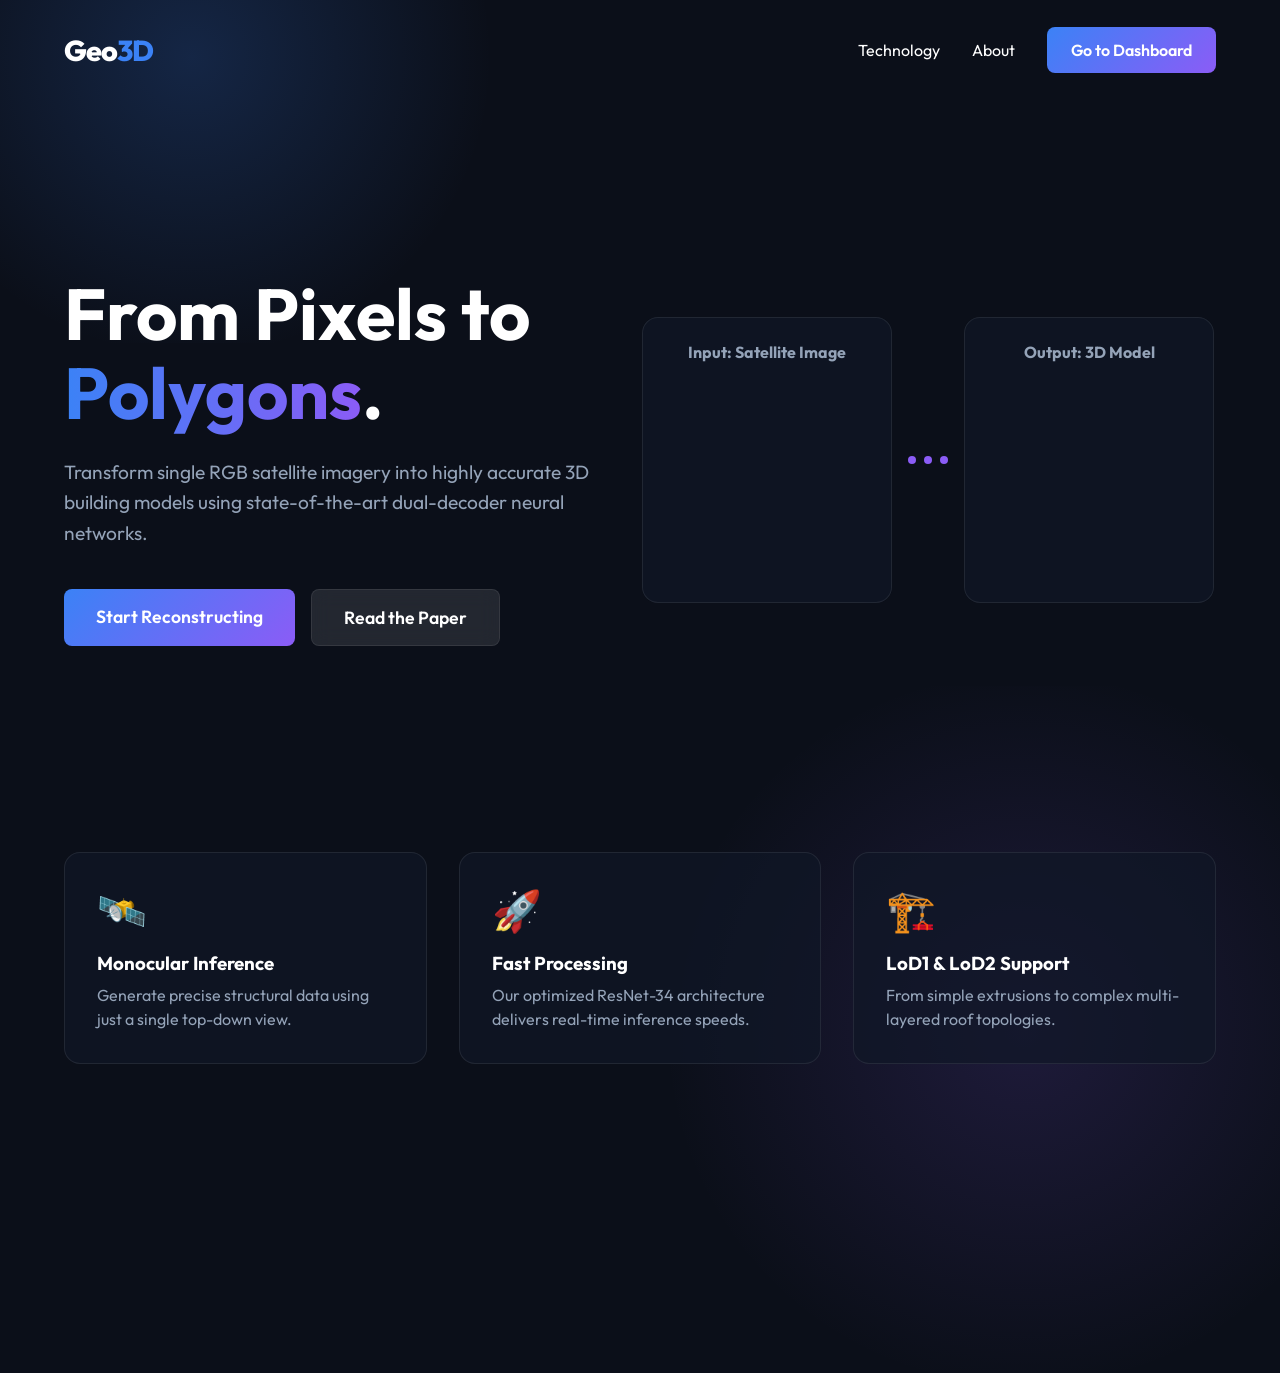
==== web_ui/index.html @ 13fb9074 "Initial commit of monocular 3D building reconstruction project" ====
<!DOCTYPE html>
<html lang="en">
<head>
    <meta charset="UTF-8">
    <meta name="viewport" content="width=device-width, initial-scale=1.0">
    <title>Geo3D | Monocular Building Reconstruction</title>
    <link rel="stylesheet" href="style.css">
    <link href="https://fonts.googleapis.com/css2?family=Outfit:wght@300;400;600;800&display=swap" rel="stylesheet">
</head>
<body>
    <nav class="navbar">
        <div class="logo">Geo<span>3D</span></div>
        <ul class="nav-links">
            <li><a href="#">Technology</a></li>
            <li><a href="#">About</a></li>
            <li><a href="dashboard.html" class="btn-primary">Go to Dashboard</a></li>
        </ul>
    </nav>

    <header class="hero">
        <div class="hero-content">
            <h1 class="hero-title">From Pixels to <span>Polygons</span>.</h1>
            <p class="hero-subtitle">Transform single RGB satellite imagery into highly accurate 3D building models using state-of-the-art dual-decoder neural networks.</p>
            <div class="hero-buttons">
                <a href="dashboard.html" class="btn-primary large">Start Reconstructing</a>
                <a href="#" class="btn-secondary large">Read the Paper</a>
            </div>
        </div>
        <div class="hero-graphics">
            <div class="glass-card before-card">
                <h3>Input: Satellite Image</h3>
                <div class="placeholder-img" style="background: url('https://images.unsplash.com/photo-1518331647614-7a1f04cd34af?q=80&w=600&auto=format&fit=crop') center/cover;"></div>
            </div>
            <div class="connector">
                <div class="dot"></div>
                <div class="dot"></div>
                <div class="dot"></div>
            </div>
            <div class="glass-card after-card">
                <h3>Output: 3D Model</h3>
                <div class="placeholder-img" style="background: url('https://images.unsplash.com/photo-1616423641402-f8abfc3f3eeb?q=80&w=600&auto=format&fit=crop') center/cover;"></div>
            </div>
        </div>
    </header>
    
    <section class="features">
        <div class="feature-card">
            <div class="icon">🛰️</div>
            <h3>Monocular Inference</h3>
            <p>Generate precise structural data using just a single top-down view.</p>
        </div>
        <div class="feature-card">
            <div class="icon">🚀</div>
            <h3>Fast Processing</h3>
            <p>Our optimized ResNet-34 architecture delivers real-time inference speeds.</p>
        </div>
        <div class="feature-card">
            <div class="icon">🏗️</div>
            <h3>LoD1 & LoD2 Support</h3>
            <p>From simple extrusions to complex multi-layered roof topologies.</p>
        </div>
    </section>

    <script src="script.js"></script>
</body>
</html>
---- web_ui/style.css ----
:root {
    --bg-color: #0b0f19;
    --text-color: #ffffff;
    --text-muted: #94a3b8;
    --primary: #3b82f6;
    --primary-hover: #2563eb;
    --secondary: rgba(255, 255, 255, 0.1);
    --glass-bg: rgba(17, 24, 39, 0.7);
    --glass-border: rgba(255, 255, 255, 0.08);
    --accent: #8b5cf6;
}

* {
    margin: 0;
    padding: 0;
    box-sizing: border-box;
    font-family: 'Outfit', sans-serif;
}

body {
    background: var(--bg-color);
    color: var(--text-color);
    overflow-x: hidden;
    position: relative;
}

body::before {
    content: '';
    position: absolute;
    top: -20%;
    left: -10%;
    width: 50%;
    height: 50%;
    background: radial-gradient(circle, rgba(59, 130, 246, 0.2) 0%, transparent 70%);
    z-index: -1;
}

body::after {
    content: '';
    position: absolute;
    bottom: -20%;
    right: -10%;
    width: 60%;
    height: 60%;
    background: radial-gradient(circle, rgba(139, 92, 246, 0.15) 0%, transparent 70%);
    z-index: -1;
}

a { text-decoration: none; color: inherit; }

/* Navbar */
.navbar {
    display: flex;
    justify-content: space-between;
    align-items: center;
    padding: 2rem 5%;
}

.logo {
    font-size: 1.8rem;
    font-weight: 800;
    letter-spacing: -1px;
}
.logo span { color: var(--primary); }

.nav-links {
    display: flex;
    gap: 2rem;
    list-style: none;
    align-items: center;
}

.nav-links a:hover { color: var(--primary); transition: 0.3s; }

/* Buttons */
.btn-primary {
    background: linear-gradient(135deg, var(--primary), var(--accent));
    color: white;
    padding: 0.8rem 1.5rem;
    border-radius: 8px;
    font-weight: 600;
    border: none;
    cursor: pointer;
    transition: transform 0.2s, box-shadow 0.2s;
}
.btn-primary:hover {
    transform: translateY(-2px);
    box-shadow: 0 10px 20px rgba(59, 130, 246, 0.3);
}

.btn-secondary {
    background: var(--secondary);
    color: white;
    padding: 0.8rem 1.5rem;
    border-radius: 8px;
    font-weight: 600;
    border: 1px solid var(--glass-border);
    cursor: pointer;
    backdrop-filter: blur(10px);
    transition: background 0.3s;
}
.btn-secondary:hover { background: rgba(255, 255, 255, 0.15); }

/* Hero */
.hero {
    display: flex;
    justify-content: space-between;
    align-items: center;
    padding: 5rem 5%;
    min-height: 80vh;
}

.hero-content { flex: 1; max-width: 600px; }

.hero-title {
    font-size: 4.5rem;
    line-height: 1.1;
    margin-bottom: 1.5rem;
}
.hero-title span {
    background: linear-gradient(to right, var(--primary), var(--accent));
    -webkit-background-clip: text;
    -webkit-text-fill-color: transparent;
}

.hero-subtitle {
    font-size: 1.2rem;
    color: var(--text-muted);
    margin-bottom: 2.5rem;
    line-height: 1.6;
}

.hero-buttons { display: flex; gap: 1rem; }
.large { padding: 1rem 2rem; font-size: 1.1rem; }

/* Graphics */
.hero-graphics {
    flex: 1;
    display: flex;
    align-items: center;
    justify-content: center;
    gap: 1rem;
}

.glass-card {
    background: var(--glass-bg);
    border: 1px solid var(--glass-border);
    backdrop-filter: blur(16px);
    padding: 1.5rem;
    border-radius: 16px;
    text-align: center;
    animation: float 6s ease-in-out infinite;
}

.glass-card h3 {
    font-size: 1rem;
    margin-bottom: 1rem;
    color: var(--text-muted);
}

.placeholder-img {
    width: 200px;
    height: 200px;
    border-radius: 12px;
}

.after-card { animation-delay: 3s; }

.connector {
    display: flex;
    gap: 8px;
}
.dot {
    width: 8px; height: 8px;
    background: var(--accent);
    border-radius: 50%;
    animation: pulse 1.5s infinite alternate;
}
.dot:nth-child(2) { animation-delay: 0.5s; }
.dot:nth-child(3) { animation-delay: 1s; }

/* Features */
.features {
    display: grid;
    grid-template-columns: repeat(3, 1fr);
    gap: 2rem;
    padding: 2rem 5% 5rem;
}
.feature-card {
    background: var(--glass-bg);
    border: 1px solid var(--glass-border);
    padding: 2rem;
    border-radius: 16px;
    transition: transform 0.3s;
}
.feature-card:hover { transform: translateY(-5px); }
.feature-card .icon { font-size: 2.5rem; margin-bottom: 1rem; }
.feature-card h3 { margin-bottom: 0.5rem; }
.feature-card p { color: var(--text-muted); line-height: 1.5; }

/* Dashboard Styles */
.dashboard-body {
    background: #050810;
}

.dashboard-container {
    display: flex;
    height: 100vh;
}

.glass-panel {
    background: rgba(20, 25, 40, 0.6);
    border: 1px solid var(--glass-border);
    backdrop-filter: blur(12px);
    border-radius: 16px;
}

.sidebar {
    width: 260px;
    padding: 2rem 1.5rem;
    display: flex;
    flex-direction: column;
    margin: 1rem;
}
.side-menu {
    list-style: none;
    margin-top: 3rem;
    display: flex;
    flex-direction: column;
    gap: 0.5rem;
}
.side-menu li a {
    display: block;
    padding: 1rem;
    border-radius: 8px;
    color: var(--text-muted);
    transition: 0.2s;
}
.side-menu li.active a, .side-menu li a:hover {
    background: rgba(59, 130, 246, 0.1);
    color: white;
}

.main-content {
    flex: 1;
    padding: 1rem 1rem 1rem 0;
    display: flex;
    flex-direction: column;
    gap: 1rem;
}

.dash-header {
    display: flex;
    justify-content: space-between;
    align-items: center;
    padding: 0 1rem;
}
.user-profile img { width: 45px; height: 45px; border-radius: 50%; }

.workspace-grid {
    display: grid;
    grid-template-columns: 1fr 2fr;
    gap: 1rem;
    flex: 1;
}

.upload-section {
    padding: 1.5rem;
    display: flex;
    flex-direction: column;
}
.upload-dropzone {
    flex: 1;
    border: 2px dashed rgba(255,255,255,0.2);
    border-radius: 12px;
    display: flex;
    flex-direction: column;
    align-items: center;
    justify-content: center;
    margin: 1rem 0;
    cursor: pointer;
    transition: border 0.3s, background 0.3s;
}
.upload-dropzone:hover {
    border-color: var(--primary);
    background: rgba(59, 130, 246, 0.05);
}
.upload-icon { font-size: 3rem; margin-bottom: 1rem; }

.process-controls {
    margin-top: auto;
}
.process-controls label {
    display: block;
    margin-bottom: 0.5rem;
    color: var(--text-muted);
    font-size: 0.9rem;
}
.styled-select {
    width: 100%;
    padding: 0.8rem;
    background: rgba(0,0,0,0.3);
    border: 1px solid var(--glass-border);
    color: white;
    border-radius: 8px;
    margin-bottom: 1rem;
}
.full-width { width: 100%; }

.preview-section {
    padding: 1.5rem;
    display: flex;
    flex-direction: column;
}
.viewer-container {
    flex: 1;
    background: rgba(0,0,0,0.5);
    border-radius: 12px;
    margin-top: 1rem;
    display: flex;
    align-items: center;
    justify-content: center;
    border: 1px solid var(--glass-border);
    position: relative;
    overflow: hidden;
}
.viewer-actions {
    display: flex;
    gap: 1rem;
    margin-top: 1rem;
    justify-content: flex-end;
}

.log-section {
    height: 150px;
    padding: 1rem 1.5rem;
    display: flex;
    flex-direction: column;
}
.log-console {
    flex: 1;
    background: rgba(0,0,0,0.6);
    border-radius: 8px;
    padding: 1rem;
    font-family: monospace;
    font-size: 0.9rem;
    color: #10b981;
    overflow-y: auto;
    margin-top: 0.5rem;
}

/* Animations */
@keyframes float {
    0%, 100% { transform: translateY(0); }
    50% { transform: translateY(-10px); }
}
@keyframes pulse {
    0% { transform: scale(1); opacity: 0.5; }
    100% { transform: scale(1.5); opacity: 1; }
}
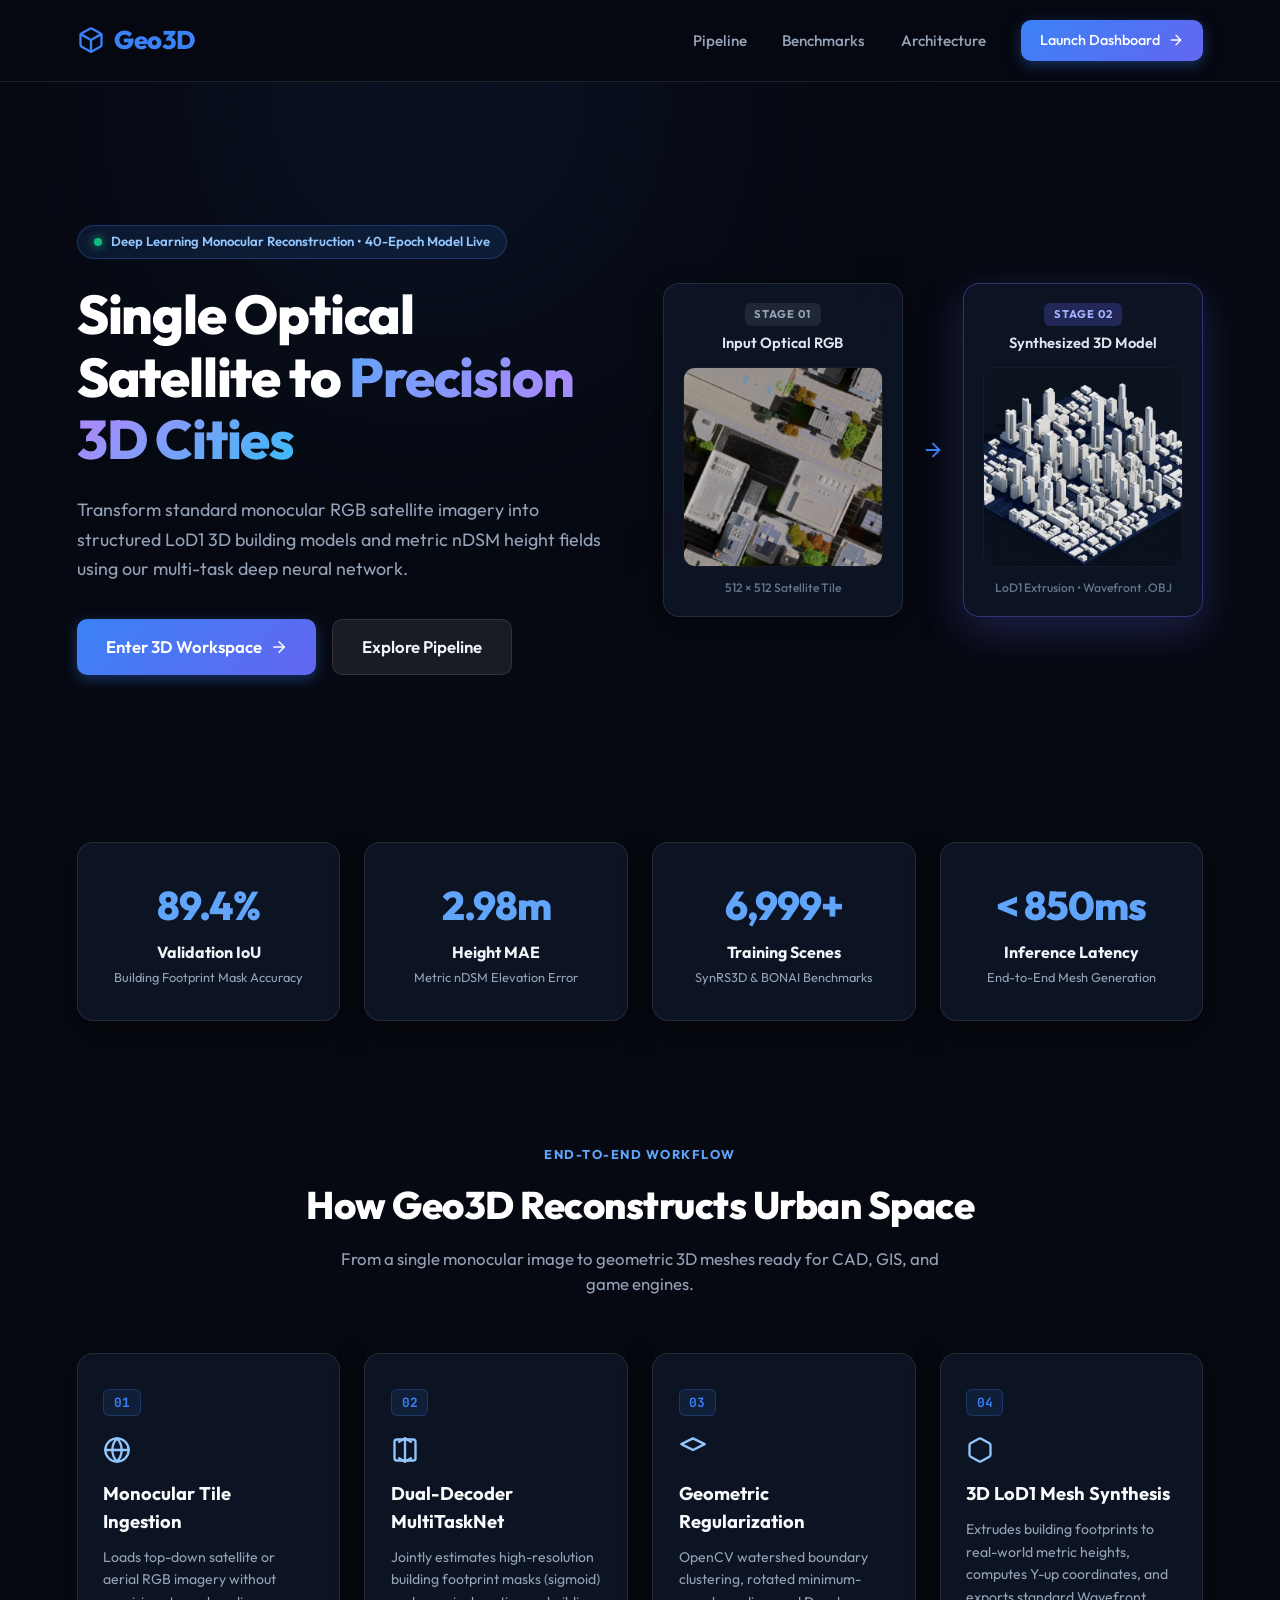
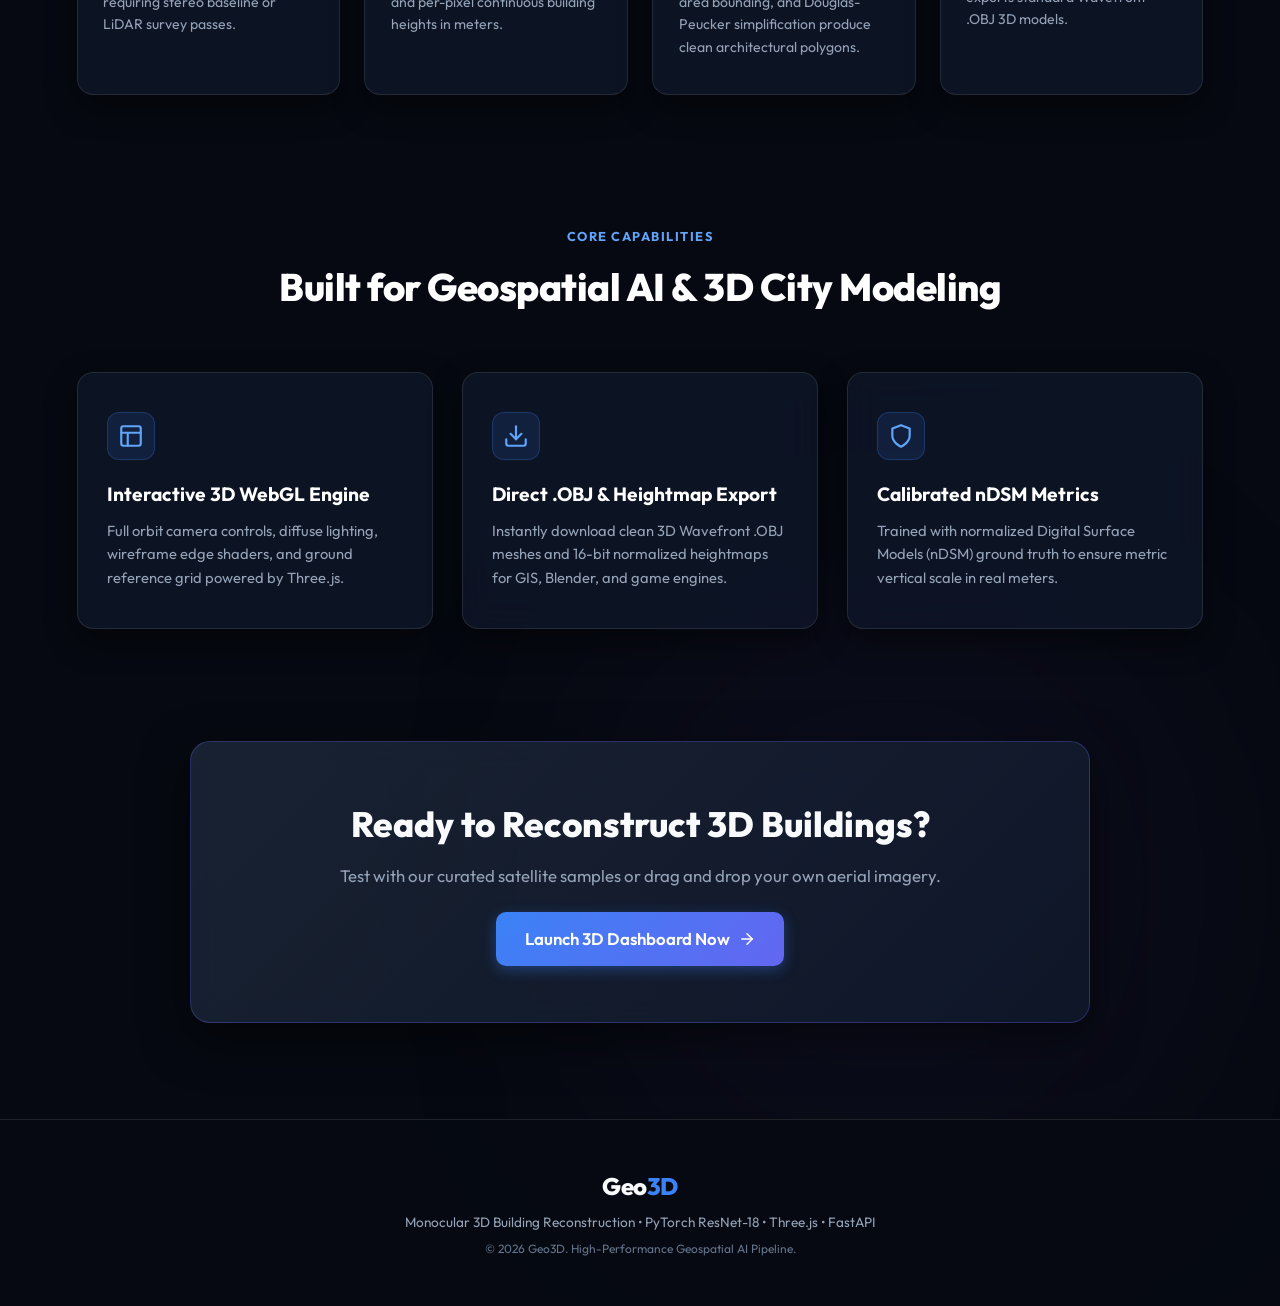
==== commit dee3a7e2: "Configure Render.com deployment with CPU-optimized PyTorch and 40-epoch model weights" ====
--- a/web_ui/index.html
+++ b/web_ui/index.html
@@ -3,64 +3,226 @@
 <head>
     <meta charset="UTF-8">
     <meta name="viewport" content="width=device-width, initial-scale=1.0">
-    <title>Geo3D | Monocular Building Reconstruction</title>
-    <link rel="stylesheet" href="style.css">
-    <link href="https://fonts.googleapis.com/css2?family=Outfit:wght@300;400;600;800&display=swap" rel="stylesheet">
+    <title>Geo3D | Monocular 3D Building Reconstruction</title>
+    <link rel="stylesheet" href="style.css?v=3">
+    <link rel="preconnect" href="https://fonts.googleapis.com">
+    <link rel="preconnect" href="https://fonts.gstatic.com" crossorigin>
+    <link href="https://fonts.googleapis.com/css2?family=Outfit:wght@300;400;500;600;700;800&family=JetBrains+Mono:wght@400;500&display=swap" rel="stylesheet">
 </head>
-<body>
-    <nav class="navbar">
-        <div class="logo">Geo<span>3D</span></div>
+<body class="landing-body">
+    <!-- Background subtle ambient glow effects -->
+    <div class="ambient-glow glow-top"></div>
+    <div class="ambient-glow glow-bottom"></div>
+
+    <!-- Navigation -->
+    <nav class="navbar glass-panel-nav">
+        <a href="index.html" class="logo">
+            <svg class="logo-icon" viewBox="0 0 24 24" width="28" height="28" fill="none" stroke="#3b82f6" stroke-width="2" stroke-linecap="round" stroke-linejoin="round">
+                <path d="M21 16V8a2 2 0 0 0-1-1.73l-7-4a2 2 0 0 0-2 0l-7 4A2 2 0 0 0 3 8v8a2 2 0 0 0 1 1.73l7 4a2 2 0 0 0 2 0l7-4A2 2 0 0 0 21 16z"/>
+                <polyline points="3.27 6.96 12 12.01 20.73 6.96"/>
+                <line x1="12" y1="22.08" x2="12" y2="12"/>
+            </svg>
+            <span>Geo<span>3D</span></span>
+        </a>
         <ul class="nav-links">
-            <li><a href="#">Technology</a></li>
-            <li><a href="#">About</a></li>
-            <li><a href="dashboard.html" class="btn-primary">Go to Dashboard</a></li>
+            <li><a href="#pipeline">Pipeline</a></li>
+            <li><a href="#metrics">Benchmarks</a></li>
+            <li><a href="#features">Architecture</a></li>
+            <li>
+                <a href="dashboard.html" class="btn-primary nav-btn">
+                    <span>Launch Dashboard</span>
+                    <svg viewBox="0 0 24 24" width="16" height="16" fill="none" stroke="currentColor" stroke-width="2" stroke-linecap="round" stroke-linejoin="round"><path d="M5 12h14"/><path d="m12 5 7 7-7 7"/></svg>
+                </a>
+            </li>
         </ul>
     </nav>
 
+    <!-- Hero Section -->
     <header class="hero">
         <div class="hero-content">
-            <h1 class="hero-title">From Pixels to <span>Polygons</span>.</h1>
-            <p class="hero-subtitle">Transform single RGB satellite imagery into highly accurate 3D building models using state-of-the-art dual-decoder neural networks.</p>
+            <div class="badge-pill">
+                <span class="status-indicator"></span>
+                <span>Deep Learning Monocular Reconstruction &bull; 40-Epoch Model Live</span>
+            </div>
+            <h1 class="hero-title">
+                Single Optical Satellite to <span class="gradient-text">Precision 3D Cities</span>
+            </h1>
+            <p class="hero-subtitle">
+                Transform standard monocular RGB satellite imagery into structured LoD1 3D building models and metric nDSM height fields using our multi-task deep neural network.
+            </p>
             <div class="hero-buttons">
-                <a href="dashboard.html" class="btn-primary large">Start Reconstructing</a>
-                <a href="#" class="btn-secondary large">Read the Paper</a>
-            </div>
-        </div>
-        <div class="hero-graphics">
-            <div class="glass-card before-card">
-                <h3>Input: Satellite Image</h3>
-                <div class="placeholder-img" style="background: url('https://images.unsplash.com/photo-1518331647614-7a1f04cd34af?q=80&w=600&auto=format&fit=crop') center/cover;"></div>
-            </div>
-            <div class="connector">
-                <div class="dot"></div>
-                <div class="dot"></div>
-                <div class="dot"></div>
-            </div>
-            <div class="glass-card after-card">
-                <h3>Output: 3D Model</h3>
-                <div class="placeholder-img" style="background: url('https://images.unsplash.com/photo-1616423641402-f8abfc3f3eeb?q=80&w=600&auto=format&fit=crop') center/cover;"></div>
+                <a href="dashboard.html" class="btn-primary large">
+                    <span>Enter 3D Workspace</span>
+                    <svg viewBox="0 0 24 24" width="18" height="18" fill="none" stroke="currentColor" stroke-width="2" stroke-linecap="round" stroke-linejoin="round"><path d="M5 12h14"/><path d="m12 5 7 7-7 7"/></svg>
+                </a>
+                <a href="#pipeline" class="btn-secondary large">
+                    <span>Explore Pipeline</span>
+                </a>
+            </div>
+        </div>
+
+        <!-- Interactive Visual Showcase: Live Pipeline Progression -->
+        <div class="hero-showcase">
+            <div class="showcase-card glass-panel">
+                <div class="showcase-header">
+                    <span class="step-badge">Stage 01</span>
+                    <h4>Input Optical RGB</h4>
+                </div>
+                <div class="showcase-img-wrap">
+                    <img src="test_samples/01_tall_skyscraper_towers.png" alt="Satellite RGB" class="showcase-img">
+                </div>
+                <div class="showcase-footer">
+                    <span>512 &times; 512 Satellite Tile</span>
+                </div>
+            </div>
+
+            <div class="pipeline-flow-arrow">
+                <svg viewBox="0 0 24 24" width="22" height="22" fill="none" stroke="#3b82f6" stroke-width="2" stroke-linecap="round" stroke-linejoin="round"><path d="M5 12h14"/><path d="m12 5 7 7-7 7"/></svg>
+            </div>
+
+            <div class="showcase-card glass-panel highlight-card">
+                <div class="showcase-header">
+                    <span class="step-badge highlight">Stage 02</span>
+                    <h4>Synthesized 3D Model</h4>
+                </div>
+                <div class="showcase-img-wrap">
+                    <img src="preview_3d.jpg" alt="Generated 3D Model" class="showcase-img">
+                </div>
+                <div class="showcase-footer">
+                    <span>LoD1 Extrusion &bull; Wavefront .OBJ</span>
+                </div>
             </div>
         </div>
     </header>
-    
-    <section class="features">
-        <div class="feature-card">
-            <div class="icon">🛰️</div>
-            <h3>Monocular Inference</h3>
-            <p>Generate precise structural data using just a single top-down view.</p>
-        </div>
-        <div class="feature-card">
-            <div class="icon">🚀</div>
-            <h3>Fast Processing</h3>
-            <p>Our optimized ResNet-34 architecture delivers real-time inference speeds.</p>
-        </div>
-        <div class="feature-card">
-            <div class="icon">🏗️</div>
-            <h3>LoD1 & LoD2 Support</h3>
-            <p>From simple extrusions to complex multi-layered roof topologies.</p>
-        </div>
-    </section>
-
-    <script src="script.js"></script>
+
+    <!-- Metrics Banner -->
+    <section class="metrics-section" id="metrics">
+        <div class="metrics-grid">
+            <div class="metric-item glass-panel">
+                <div class="metric-value">89.4%</div>
+                <div class="metric-label">Validation IoU</div>
+                <div class="metric-desc">Building Footprint Mask Accuracy</div>
+            </div>
+            <div class="metric-item glass-panel">
+                <div class="metric-value">2.98m</div>
+                <div class="metric-label">Height MAE</div>
+                <div class="metric-desc">Metric nDSM Elevation Error</div>
+            </div>
+            <div class="metric-item glass-panel">
+                <div class="metric-value">6,999+</div>
+                <div class="metric-label">Training Scenes</div>
+                <div class="metric-desc">SynRS3D & BONAI Benchmarks</div>
+            </div>
+            <div class="metric-item glass-panel">
+                <div class="metric-value">&lt; 850ms</div>
+                <div class="metric-label">Inference Latency</div>
+                <div class="metric-desc">End-to-End Mesh Generation</div>
+            </div>
+        </div>
+    </section>
+
+    <!-- 4-Step Pipeline Section -->
+    <section class="pipeline-section" id="pipeline">
+        <div class="section-heading text-center">
+            <span class="section-tag">End-to-End Workflow</span>
+            <h2>How Geo3D Reconstructs Urban Space</h2>
+            <p>From a single monocular image to geometric 3D meshes ready for CAD, GIS, and game engines.</p>
+        </div>
+
+        <div class="pipeline-grid">
+            <div class="pipeline-card glass-panel">
+                <div class="pipeline-step-num">01</div>
+                <div class="pipeline-icon">
+                    <svg viewBox="0 0 24 24" width="28" height="28" fill="none" stroke="currentColor" stroke-width="2" stroke-linecap="round" stroke-linejoin="round"><circle cx="12" cy="12" r="10"/><path d="M12 2a14.5 14.5 0 0 0 0 20 14.5 14.5 0 0 0 0-20"/><path d="M2 12h20"/></svg>
+                </div>
+                <h3>Monocular Tile Ingestion</h3>
+                <p>Loads top-down satellite or aerial RGB imagery without requiring stereo baseline or LiDAR survey passes.</p>
+            </div>
+
+            <div class="pipeline-card glass-panel">
+                <div class="pipeline-step-num">02</div>
+                <div class="pipeline-icon">
+                    <svg viewBox="0 0 24 24" width="28" height="28" fill="none" stroke="currentColor" stroke-width="2" stroke-linecap="round" stroke-linejoin="round"><path d="M12 2v20"/><path d="m17 5-5-3-5 3"/><path d="m17 19-5 3-5-3"/><rect width="18" height="18" x="3" y="3" rx="2"/></svg>
+                </div>
+                <h3>Dual-Decoder MultiTaskNet</h3>
+                <p>Jointly estimates high-resolution building footprint masks (sigmoid) and per-pixel continuous building heights in meters.</p>
+            </div>
+
+            <div class="pipeline-card glass-panel">
+                <div class="pipeline-step-num">03</div>
+                <div class="pipeline-icon">
+                    <svg viewBox="0 0 24 24" width="28" height="28" fill="none" stroke="currentColor" stroke-width="2" stroke-linecap="round" stroke-linejoin="round"><polygon points="12 2 2 7 12 12 22 7 12 2"/></svg>
+                </div>
+                <h3>Geometric Regularization</h3>
+                <p>OpenCV watershed boundary clustering, rotated minimum-area bounding, and Douglas-Peucker simplification produce clean architectural polygons.</p>
+            </div>
+
+            <div class="pipeline-card glass-panel">
+                <div class="pipeline-step-num">04</div>
+                <div class="pipeline-icon">
+                    <svg viewBox="0 0 24 24" width="28" height="28" fill="none" stroke="currentColor" stroke-width="2" stroke-linecap="round" stroke-linejoin="round"><path d="M21 16V8a2 2 0 0 0-1-1.73l-7-4a2 2 0 0 0-2 0l-7 4A2 2 0 0 0 3 8v8a2 2 0 0 0 1 1.73l7 4a2 2 0 0 0 2 0l7-4A2 2 0 0 0 21 16z"/></svg>
+                </div>
+                <h3>3D LoD1 Mesh Synthesis</h3>
+                <p>Extrudes building footprints to real-world metric heights, computes Y-up coordinates, and exports standard Wavefront .OBJ 3D models.</p>
+            </div>
+        </div>
+    </section>
+
+    <!-- Architecture & Features Section -->
+    <section class="features-section" id="features">
+        <div class="section-heading text-center">
+            <span class="section-tag">Core Capabilities</span>
+            <h2>Built for Geospatial AI & 3D City Modeling</h2>
+        </div>
+
+        <div class="features-grid">
+            <div class="feature-card glass-panel">
+                <div class="feature-icon">
+                    <svg viewBox="0 0 24 24" width="26" height="26" fill="none" stroke="currentColor" stroke-width="2" stroke-linecap="round" stroke-linejoin="round"><rect width="18" height="18" x="3" y="3" rx="2"/><path d="M3 9h18"/><path d="M9 21V9"/></svg>
+                </div>
+                <h3>Interactive 3D WebGL Engine</h3>
+                <p>Full orbit camera controls, diffuse lighting, wireframe edge shaders, and ground reference grid powered by Three.js.</p>
+            </div>
+
+            <div class="feature-card glass-panel">
+                <div class="feature-icon">
+                    <svg viewBox="0 0 24 24" width="26" height="26" fill="none" stroke="currentColor" stroke-width="2" stroke-linecap="round" stroke-linejoin="round"><path d="M21 15v4a2 2 0 0 1-2 2H5a2 2 0 0 1-2-2v-4"/><polyline points="7 10 12 15 17 10"/><line x1="12" y1="15" x2="12" y2="3"/></svg>
+                </div>
+                <h3>Direct .OBJ & Heightmap Export</h3>
+                <p>Instantly download clean 3D Wavefront .OBJ meshes and 16-bit normalized heightmaps for GIS, Blender, and game engines.</p>
+            </div>
+
+            <div class="feature-card glass-panel">
+                <div class="feature-icon">
+                    <svg viewBox="0 0 24 24" width="26" height="26" fill="none" stroke="currentColor" stroke-width="2" stroke-linecap="round" stroke-linejoin="round"><path d="M12 22s8-4 8-10V5l-8-3-8 3v7c0 6 8 10 8 10z"/></svg>
+                </div>
+                <h3>Calibrated nDSM Metrics</h3>
+                <p>Trained with normalized Digital Surface Models (nDSM) ground truth to ensure metric vertical scale in real meters.</p>
+            </div>
+        </div>
+    </section>
+
+    <!-- Call to Action Banner -->
+    <section class="cta-section">
+        <div class="cta-card glass-panel text-center">
+            <h2>Ready to Reconstruct 3D Buildings?</h2>
+            <p>Test with our curated satellite samples or drag and drop your own aerial imagery.</p>
+            <div style="margin-top: 1.5rem;">
+                <a href="dashboard.html" class="btn-primary large">
+                    <span>Launch 3D Dashboard Now</span>
+                    <svg viewBox="0 0 24 24" width="18" height="18" fill="none" stroke="currentColor" stroke-width="2" stroke-linecap="round" stroke-linejoin="round"><path d="M5 12h14"/><path d="m12 5 7 7-7 7"/></svg>
+                </a>
+            </div>
+        </div>
+    </section>
+
+    <!-- Footer -->
+    <footer class="footer">
+        <div class="footer-content">
+            <div class="footer-logo">Geo<span>3D</span></div>
+            <p class="footer-text">Monocular 3D Building Reconstruction &bull; PyTorch ResNet-18 &bull; Three.js &bull; FastAPI</p>
+            <p class="footer-sub">&copy; 2026 Geo3D. High-Performance Geospatial AI Pipeline.</p>
+        </div>
+    </footer>
 </body>
 </html>
--- a/web_ui/style.css
+++ b/web_ui/style.css
@@ -1,20 +1,23 @@
 :root {
-    --bg-color: #0b0f19;
-    --text-color: #ffffff;
+    --bg-color: #060911;
+    --text-color: #f8fafc;
     --text-muted: #94a3b8;
     --primary: #3b82f6;
     --primary-hover: #2563eb;
-    --secondary: rgba(255, 255, 255, 0.1);
-    --glass-bg: rgba(17, 24, 39, 0.7);
-    --glass-border: rgba(255, 255, 255, 0.08);
     --accent: #8b5cf6;
+    --accent-cyan: #06b6d4;
+    --secondary: rgba(255, 255, 255, 0.08);
+    --glass-bg: rgba(15, 23, 42, 0.75);
+    --glass-border: rgba(255, 255, 255, 0.1);
+    --glass-hover-border: rgba(59, 130, 246, 0.45);
+    --card-shadow: 0 12px 32px rgba(0, 0, 0, 0.45);
 }
 
 * {
     margin: 0;
     padding: 0;
     box-sizing: border-box;
-    font-family: 'Outfit', sans-serif;
+    font-family: 'Outfit', -apple-system, BlinkMacSystemFont, 'Segoe UI', Roboto, sans-serif;
 }
 
 body {
@@ -22,339 +25,891 @@
     color: var(--text-color);
     overflow-x: hidden;
     position: relative;
-}
-
-body::before {
-    content: '';
+    line-height: 1.5;
+    -webkit-font-smoothing: antialiased;
+}
+
+a {
+    text-decoration: none;
+    color: inherit;
+}
+
+/* Background Ambient Glows */
+.ambient-glow {
     position: absolute;
-    top: -20%;
-    left: -10%;
-    width: 50%;
-    height: 50%;
-    background: radial-gradient(circle, rgba(59, 130, 246, 0.2) 0%, transparent 70%);
+    border-radius: 50%;
+    filter: blur(140px);
+    pointer-events: none;
     z-index: -1;
 }
 
-body::after {
-    content: '';
-    position: absolute;
-    bottom: -20%;
-    right: -10%;
-    width: 60%;
-    height: 60%;
-    background: radial-gradient(circle, rgba(139, 92, 246, 0.15) 0%, transparent 70%);
-    z-index: -1;
-}
-
-a { text-decoration: none; color: inherit; }
-
-/* Navbar */
-.navbar {
-    display: flex;
-    justify-content: space-between;
-    align-items: center;
-    padding: 2rem 5%;
-}
-
-.logo {
-    font-size: 1.8rem;
-    font-weight: 800;
-    letter-spacing: -1px;
-}
-.logo span { color: var(--primary); }
-
-.nav-links {
-    display: flex;
-    gap: 2rem;
-    list-style: none;
-    align-items: center;
-}
-
-.nav-links a:hover { color: var(--primary); transition: 0.3s; }
-
-/* Buttons */
-.btn-primary {
-    background: linear-gradient(135deg, var(--primary), var(--accent));
-    color: white;
-    padding: 0.8rem 1.5rem;
-    border-radius: 8px;
-    font-weight: 600;
-    border: none;
-    cursor: pointer;
-    transition: transform 0.2s, box-shadow 0.2s;
-}
-.btn-primary:hover {
-    transform: translateY(-2px);
-    box-shadow: 0 10px 20px rgba(59, 130, 246, 0.3);
-}
-
-.btn-secondary {
-    background: var(--secondary);
-    color: white;
-    padding: 0.8rem 1.5rem;
-    border-radius: 8px;
-    font-weight: 600;
-    border: 1px solid var(--glass-border);
-    cursor: pointer;
-    backdrop-filter: blur(10px);
-    transition: background 0.3s;
-}
-.btn-secondary:hover { background: rgba(255, 255, 255, 0.15); }
-
-/* Hero */
-.hero {
-    display: flex;
-    justify-content: space-between;
-    align-items: center;
-    padding: 5rem 5%;
-    min-height: 80vh;
-}
-
-.hero-content { flex: 1; max-width: 600px; }
-
-.hero-title {
-    font-size: 4.5rem;
-    line-height: 1.1;
-    margin-bottom: 1.5rem;
-}
-.hero-title span {
-    background: linear-gradient(to right, var(--primary), var(--accent));
-    -webkit-background-clip: text;
-    -webkit-text-fill-color: transparent;
-}
-
-.hero-subtitle {
-    font-size: 1.2rem;
-    color: var(--text-muted);
-    margin-bottom: 2.5rem;
-    line-height: 1.6;
-}
-
-.hero-buttons { display: flex; gap: 1rem; }
-.large { padding: 1rem 2rem; font-size: 1.1rem; }
-
-/* Graphics */
-.hero-graphics {
-    flex: 1;
-    display: flex;
-    align-items: center;
-    justify-content: center;
-    gap: 1rem;
-}
-
-.glass-card {
+.glow-top {
+    top: -150px;
+    left: 10%;
+    width: 600px;
+    height: 500px;
+    background: radial-gradient(circle, rgba(59, 130, 246, 0.22) 0%, transparent 70%);
+}
+
+.glow-bottom {
+    bottom: 5%;
+    right: 5%;
+    width: 650px;
+    height: 550px;
+    background: radial-gradient(circle, rgba(139, 92, 246, 0.16) 0%, transparent 70%);
+}
+
+/* Glass Panels */
+.glass-panel {
     background: var(--glass-bg);
     border: 1px solid var(--glass-border);
     backdrop-filter: blur(16px);
-    padding: 1.5rem;
+    -webkit-backdrop-filter: blur(16px);
     border-radius: 16px;
+    box-shadow: var(--card-shadow);
+}
+
+/* Buttons */
+.btn-primary {
+    display: inline-flex;
+    align-items: center;
+    justify-content: center;
+    gap: 0.5rem;
+    background: linear-gradient(135deg, #3b82f6 0%, #6366f1 100%);
+    color: #ffffff;
+    padding: 0.75rem 1.4rem;
+    border-radius: 10px;
+    font-weight: 600;
+    font-size: 0.95rem;
+    border: none;
+    cursor: pointer;
+    box-shadow: 0 4px 14px rgba(59, 130, 246, 0.35);
+    transition: all 0.25s ease;
+}
+
+.btn-primary:hover {
+    transform: translateY(-2px);
+    box-shadow: 0 8px 24px rgba(59, 130, 246, 0.5);
+    background: linear-gradient(135deg, #2563eb 0%, #4f46e5 100%);
+}
+
+.btn-primary:active {
+    transform: translateY(0);
+}
+
+.btn-secondary {
+    display: inline-flex;
+    align-items: center;
+    justify-content: center;
+    gap: 0.5rem;
+    background: var(--secondary);
+    color: #f1f5f9;
+    padding: 0.75rem 1.4rem;
+    border-radius: 10px;
+    font-weight: 600;
+    font-size: 0.95rem;
+    border: 1px solid var(--glass-border);
+    cursor: pointer;
+    backdrop-filter: blur(12px);
+    transition: all 0.25s ease;
+}
+
+.btn-secondary:hover {
+    background: rgba(255, 255, 255, 0.15);
+    border-color: rgba(255, 255, 255, 0.25);
+    color: #ffffff;
+    transform: translateY(-2px);
+}
+
+.btn-primary.large, .btn-secondary.large {
+    padding: 0.9rem 1.8rem;
+    font-size: 1.05rem;
+}
+
+/* Logo */
+.logo {
+    display: inline-flex;
+    align-items: center;
+    gap: 0.6rem;
+    font-size: 1.6rem;
+    font-weight: 800;
+    letter-spacing: -0.5px;
+    color: #ffffff;
+}
+
+.logo span {
+    color: var(--primary);
+}
+
+/* ============================================================
+   LANDING PAGE
+   ============================================================ */
+
+.landing-body {
+    background: #060911;
+}
+
+.navbar {
+    display: flex;
+    justify-content: space-between;
+    align-items: center;
+    padding: 1.25rem 6%;
+    position: sticky;
+    top: 0;
+    z-index: 100;
+    border-bottom: 1px solid var(--glass-border);
+    background: rgba(6, 9, 17, 0.85);
+    backdrop-filter: blur(16px);
+}
+
+.nav-links {
+    display: flex;
+    gap: 2.2rem;
+    list-style: none;
+    align-items: center;
+}
+
+.nav-links a {
+    color: var(--text-muted);
+    font-size: 0.95rem;
+    font-weight: 500;
+    transition: color 0.2s;
+}
+
+.nav-links a:hover {
+    color: #ffffff;
+}
+
+.nav-links a.nav-btn {
+    color: #ffffff;
+    padding: 0.6rem 1.2rem;
+    font-size: 0.9rem;
+}
+
+/* Hero Section */
+.hero {
+    display: flex;
+    align-items: center;
+    justify-content: space-between;
+    padding: 4.5rem 6% 3.5rem;
+    gap: 3rem;
+    min-height: 80vh;
+}
+
+.hero-content {
+    flex: 1.2;
+    max-width: 620px;
+}
+
+.badge-pill {
+    display: inline-flex;
+    align-items: center;
+    gap: 0.6rem;
+    background: rgba(59, 130, 246, 0.12);
+    border: 1px solid rgba(59, 130, 246, 0.3);
+    padding: 0.4rem 1rem;
+    border-radius: 9999px;
+    font-size: 0.82rem;
+    font-weight: 600;
+    color: #93c5fd;
+    margin-bottom: 1.5rem;
+}
+
+.status-indicator {
+    width: 8px;
+    height: 8px;
+    background: #10b981;
+    border-radius: 50%;
+    box-shadow: 0 0 10px #10b981;
+    animation: statusPulse 2s infinite ease-in-out;
+}
+
+@keyframes statusPulse {
+    0%, 100% { transform: scale(1); opacity: 1; }
+    50% { transform: scale(1.3); opacity: 0.6; }
+}
+
+.hero-title {
+    font-size: 3.4rem;
+    line-height: 1.15;
+    font-weight: 800;
+    letter-spacing: -1.2px;
+    margin-bottom: 1.5rem;
+    color: #ffffff;
+}
+
+.gradient-text {
+    background: linear-gradient(135deg, #60a5fa 0%, #a78bfa 50%, #38bdf8 100%);
+    -webkit-background-clip: text;
+    -webkit-text-fill-color: transparent;
+}
+
+.hero-subtitle {
+    font-size: 1.12rem;
+    color: var(--text-muted);
+    line-height: 1.65;
+    margin-bottom: 2.2rem;
+}
+
+.hero-buttons {
+    display: flex;
+    gap: 1rem;
+    flex-wrap: wrap;
+}
+
+/* Hero Visual Showcase */
+.hero-showcase {
+    flex: 1;
+    display: flex;
+    align-items: center;
+    justify-content: center;
+    gap: 1.2rem;
+}
+
+.showcase-card {
+    padding: 1.2rem;
+    border-radius: 16px;
+    width: 240px;
     text-align: center;
-    animation: float 6s ease-in-out infinite;
-}
-
-.glass-card h3 {
-    font-size: 1rem;
-    margin-bottom: 1rem;
-    color: var(--text-muted);
-}
-
-.placeholder-img {
-    width: 200px;
+    transition: transform 0.3s ease, border-color 0.3s ease;
+}
+
+.showcase-card:hover {
+    transform: translateY(-4px);
+    border-color: var(--glass-hover-border);
+}
+
+.showcase-card.highlight-card {
+    border-color: rgba(99, 102, 241, 0.4);
+    box-shadow: 0 14px 44px rgba(99, 102, 241, 0.25);
+}
+
+.showcase-header {
+    display: flex;
+    flex-direction: column;
+    align-items: center;
+    gap: 0.35rem;
+    margin-bottom: 0.8rem;
+}
+
+.step-badge {
+    font-size: 0.7rem;
+    font-weight: 700;
+    text-transform: uppercase;
+    letter-spacing: 1px;
+    padding: 0.2rem 0.6rem;
+    border-radius: 6px;
+    background: rgba(255, 255, 255, 0.08);
+    color: #94a3b8;
+}
+
+.step-badge.highlight {
+    background: rgba(99, 102, 241, 0.25);
+    color: #a5b4fc;
+}
+
+.showcase-header h4 {
+    font-size: 0.92rem;
+    font-weight: 600;
+    color: #e2e8f0;
+}
+
+.showcase-img-wrap {
+    width: 100%;
     height: 200px;
     border-radius: 12px;
-}
-
-.after-card { animation-delay: 3s; }
-
-.connector {
-    display: flex;
-    gap: 8px;
-}
-.dot {
-    width: 8px; height: 8px;
-    background: var(--accent);
-    border-radius: 50%;
-    animation: pulse 1.5s infinite alternate;
-}
-.dot:nth-child(2) { animation-delay: 0.5s; }
-.dot:nth-child(3) { animation-delay: 1s; }
-
-/* Features */
-.features {
+    overflow: hidden;
+    background: #020617;
+    border: 1px solid rgba(255, 255, 255, 0.08);
+    display: flex;
+    align-items: center;
+    justify-content: center;
+}
+
+.showcase-img {
+    width: 100%;
+    height: 100%;
+    object-fit: cover;
+}
+
+.showcase-footer {
+    margin-top: 0.75rem;
+    font-size: 0.76rem;
+    color: #64748b;
+    font-weight: 500;
+}
+
+.pipeline-flow-arrow {
+    display: flex;
+    align-items: center;
+    justify-content: center;
+    color: var(--primary);
+}
+
+/* Metrics Section */
+.metrics-section {
+    padding: 2.5rem 6%;
+}
+
+.metrics-grid {
+    display: grid;
+    grid-template-columns: repeat(4, 1fr);
+    gap: 1.5rem;
+}
+
+.metric-item {
+    padding: 2rem 1.5rem;
+    text-align: center;
+    border-radius: 16px;
+    transition: transform 0.2s ease, border-color 0.2s ease;
+}
+
+.metric-item:hover {
+    transform: translateY(-3px);
+    border-color: var(--glass-hover-border);
+}
+
+.metric-value {
+    font-size: 2.5rem;
+    font-weight: 800;
+    letter-spacing: -1px;
+    color: #60a5fa;
+    margin-bottom: 0.35rem;
+}
+
+.metric-label {
+    font-size: 1rem;
+    font-weight: 700;
+    color: #f1f5f9;
+    margin-bottom: 0.25rem;
+}
+
+.metric-desc {
+    font-size: 0.8rem;
+    color: var(--text-muted);
+}
+
+/* Common Section Headers */
+.section-heading {
+    margin-bottom: 3.5rem;
+}
+
+.text-center {
+    text-align: center;
+}
+
+.section-tag {
+    display: inline-block;
+    font-size: 0.8rem;
+    font-weight: 700;
+    text-transform: uppercase;
+    letter-spacing: 1.5px;
+    color: #60a5fa;
+    margin-bottom: 0.8rem;
+}
+
+.section-heading h2 {
+    font-size: 2.4rem;
+    font-weight: 800;
+    letter-spacing: -0.5px;
+    color: #ffffff;
+    margin-bottom: 0.75rem;
+}
+
+.section-heading p {
+    font-size: 1.05rem;
+    color: var(--text-muted);
+    max-width: 620px;
+    margin: 0 auto;
+}
+
+/* Pipeline Section */
+.pipeline-section {
+    padding: 5rem 6%;
+}
+
+.pipeline-grid {
+    display: grid;
+    grid-template-columns: repeat(4, 1fr);
+    gap: 1.5rem;
+}
+
+.pipeline-card {
+    padding: 2.2rem 1.6rem;
+    border-radius: 16px;
+    position: relative;
+    transition: transform 0.25s ease, border-color 0.25s ease;
+}
+
+.pipeline-card:hover {
+    transform: translateY(-4px);
+    border-color: var(--glass-hover-border);
+}
+
+.pipeline-step-num {
+    font-family: 'JetBrains Mono', monospace;
+    font-size: 0.8rem;
+    font-weight: 700;
+    color: #3b82f6;
+    background: rgba(59, 130, 246, 0.1);
+    border: 1px solid rgba(59, 130, 246, 0.25);
+    padding: 0.2rem 0.6rem;
+    border-radius: 6px;
+    display: inline-block;
+    margin-bottom: 1.25rem;
+}
+
+.pipeline-icon {
+    color: #93c5fd;
+    margin-bottom: 1rem;
+    display: flex;
+}
+
+.pipeline-card h3 {
+    font-size: 1.15rem;
+    font-weight: 700;
+    color: #f8fafc;
+    margin-bottom: 0.65rem;
+}
+
+.pipeline-card p {
+    font-size: 0.88rem;
+    color: var(--text-muted);
+    line-height: 1.6;
+}
+
+/* Features Section */
+.features-section {
+    padding: 3rem 6% 5rem;
+}
+
+.features-grid {
     display: grid;
     grid-template-columns: repeat(3, 1fr);
-    gap: 2rem;
-    padding: 2rem 5% 5rem;
-}
+    gap: 1.8rem;
+}
+
 .feature-card {
-    background: var(--glass-bg);
-    border: 1px solid var(--glass-border);
-    padding: 2rem;
+    padding: 2.4rem 1.8rem;
     border-radius: 16px;
-    transition: transform 0.3s;
-}
-.feature-card:hover { transform: translateY(-5px); }
-.feature-card .icon { font-size: 2.5rem; margin-bottom: 1rem; }
-.feature-card h3 { margin-bottom: 0.5rem; }
-.feature-card p { color: var(--text-muted); line-height: 1.5; }
-
-/* Dashboard Styles */
+    transition: transform 0.25s ease, border-color 0.25s ease;
+}
+
+.feature-card:hover {
+    transform: translateY(-4px);
+    border-color: var(--glass-hover-border);
+}
+
+.feature-icon {
+    width: 48px;
+    height: 48px;
+    border-radius: 12px;
+    background: rgba(59, 130, 246, 0.12);
+    border: 1px solid rgba(59, 130, 246, 0.25);
+    display: flex;
+    align-items: center;
+    justify-content: center;
+    color: #60a5fa;
+    margin-bottom: 1.25rem;
+}
+
+.feature-card h3 {
+    font-size: 1.2rem;
+    font-weight: 700;
+    color: #ffffff;
+    margin-bottom: 0.65rem;
+}
+
+.feature-card p {
+    font-size: 0.92rem;
+    color: var(--text-muted);
+    line-height: 1.6;
+}
+
+/* CTA Section */
+.cta-section {
+    padding: 2rem 6% 6rem;
+}
+
+.cta-card {
+    padding: 3.5rem 2rem;
+    border-radius: 20px;
+    background: linear-gradient(135deg, rgba(30, 41, 59, 0.8) 0%, rgba(15, 23, 42, 0.9) 100%);
+    border: 1px solid rgba(99, 102, 241, 0.3);
+    box-shadow: 0 16px 48px rgba(0, 0, 0, 0.5);
+    max-width: 900px;
+    margin: 0 auto;
+}
+
+.cta-card h2 {
+    font-size: 2.2rem;
+    font-weight: 800;
+    margin-bottom: 0.75rem;
+}
+
+.cta-card p {
+    color: var(--text-muted);
+    font-size: 1.05rem;
+}
+
+/* Footer */
+.footer {
+    border-top: 1px solid var(--glass-border);
+    padding: 3rem 6%;
+    background: rgba(6, 9, 17, 0.9);
+}
+
+.footer-content {
+    text-align: center;
+}
+
+.footer-logo {
+    font-size: 1.5rem;
+    font-weight: 800;
+    letter-spacing: -0.5px;
+    margin-bottom: 0.5rem;
+}
+
+.footer-logo span {
+    color: var(--primary);
+}
+
+.footer-text {
+    font-size: 0.85rem;
+    color: var(--text-muted);
+    margin-bottom: 0.5rem;
+}
+
+.footer-sub {
+    font-size: 0.75rem;
+    color: #64748b;
+}
+
+/* ============================================================
+   DASHBOARD STYLES
+   ============================================================ */
+
 .dashboard-body {
-    background: #050810;
+    background: #040711;
+    height: 100vh;
+    overflow: hidden;
 }
 
 .dashboard-container {
     display: flex;
     height: 100vh;
-}
-
-.glass-panel {
-    background: rgba(20, 25, 40, 0.6);
-    border: 1px solid var(--glass-border);
-    backdrop-filter: blur(12px);
-    border-radius: 16px;
+    gap: 1rem;
+    padding: 1rem;
 }
 
 .sidebar {
-    width: 260px;
-    padding: 2rem 1.5rem;
+    width: 240px;
+    padding: 1.6rem 1.25rem;
     display: flex;
     flex-direction: column;
-    margin: 1rem;
-}
+    flex-shrink: 0;
+}
+
 .side-menu {
     list-style: none;
-    margin-top: 3rem;
+    margin-top: 2rem;
     display: flex;
     flex-direction: column;
     gap: 0.5rem;
 }
+
 .side-menu li a {
-    display: block;
-    padding: 1rem;
-    border-radius: 8px;
-    color: var(--text-muted);
-    transition: 0.2s;
-}
+    display: flex !important;
+    flex-direction: row !important;
+    align-items: center !important;
+    gap: 0.75rem !important;
+    padding: 0.75rem 1rem !important;
+    border-radius: 10px;
+    color: var(--text-muted);
+    font-size: 0.92rem;
+    font-weight: 500;
+    transition: all 0.2s ease;
+    border: 1px solid transparent;
+}
+
+.side-menu li a svg.nav-icon {
+    width: 18px !important;
+    height: 18px !important;
+    min-width: 18px !important;
+    min-height: 18px !important;
+    max-width: 18px !important;
+    max-height: 18px !important;
+    stroke-width: 2;
+    flex-shrink: 0;
+    display: inline-block;
+}
+
 .side-menu li.active a, .side-menu li a:hover {
-    background: rgba(59, 130, 246, 0.1);
-    color: white;
+    background: rgba(59, 130, 246, 0.15) !important;
+    color: #ffffff !important;
+    border-color: rgba(59, 130, 246, 0.35) !important;
 }
 
 .main-content {
     flex: 1;
-    padding: 1rem 1rem 1rem 0;
     display: flex;
     flex-direction: column;
     gap: 1rem;
+    overflow: hidden;
 }
 
 .dash-header {
     display: flex;
     justify-content: space-between;
     align-items: center;
-    padding: 0 1rem;
-}
-.user-profile img { width: 45px; height: 45px; border-radius: 50%; }
+    padding: 0.25rem 0.5rem;
+}
+
+.dash-header h2 {
+    font-size: 1.5rem;
+    font-weight: 700;
+}
+
+.user-profile img {
+    width: 38px;
+    height: 38px;
+    border-radius: 50%;
+    border: 2px solid rgba(59, 130, 246, 0.4);
+}
 
 .workspace-grid {
     display: grid;
-    grid-template-columns: 1fr 2fr;
+    grid-template-columns: 360px 1fr;
     gap: 1rem;
     flex: 1;
+    min-height: 0;
 }
 
 .upload-section {
-    padding: 1.5rem;
+    padding: 1.4rem;
     display: flex;
     flex-direction: column;
-}
+    overflow-y: auto;
+}
+
+.upload-section h3 {
+    font-size: 1.05rem;
+    font-weight: 600;
+    margin-bottom: 0.75rem;
+}
+
 .upload-dropzone {
-    flex: 1;
-    border: 2px dashed rgba(255,255,255,0.2);
+    border: 2px dashed rgba(255, 255, 255, 0.18);
     border-radius: 12px;
     display: flex;
     flex-direction: column;
     align-items: center;
     justify-content: center;
-    margin: 1rem 0;
+    padding: 1.5rem 1rem;
     cursor: pointer;
-    transition: border 0.3s, background 0.3s;
-}
+    background: rgba(255, 255, 255, 0.02);
+    transition: border 0.25s, background 0.25s;
+    text-align: center;
+}
+
 .upload-dropzone:hover {
-    border-color: var(--primary);
-    background: rgba(59, 130, 246, 0.05);
-}
-.upload-icon { font-size: 3rem; margin-bottom: 1rem; }
+    border-color: #3b82f6;
+    background: rgba(59, 130, 246, 0.06);
+}
+
+.upload-icon {
+    color: #60a5fa;
+    display: inline-flex;
+    margin-bottom: 0.6rem;
+    transition: transform 0.2s ease;
+}
+
+.upload-dropzone:hover .upload-icon {
+    transform: translateY(-2px);
+    color: #93c5fd;
+}
+
+.upload-dropzone p {
+    font-size: 0.85rem;
+    color: var(--text-muted);
+}
+
+.upload-dropzone p strong {
+    color: #60a5fa;
+}
+
+/* Sample Buttons */
+.sample-btn {
+    display: inline-flex !important;
+    align-items: center !important;
+    gap: 0.45rem !important;
+    padding: 0.45rem 0.75rem !important;
+    border-radius: 8px !important;
+    font-size: 0.78rem !important;
+    font-weight: 600 !important;
+    background: rgba(59, 130, 246, 0.14) !important;
+    color: #93c5fd !important;
+    border: 1px solid rgba(59, 130, 246, 0.35) !important;
+    cursor: pointer;
+    transition: all 0.2s ease;
+}
+
+.sample-btn:hover {
+    background: rgba(59, 130, 246, 0.3) !important;
+    border-color: #3b82f6 !important;
+    color: #ffffff !important;
+    transform: translateY(-1px);
+}
+
+.sample-btn svg {
+    flex-shrink: 0;
+    width: 14px;
+    height: 14px;
+}
 
 .process-controls {
     margin-top: auto;
-}
+    padding-top: 1rem;
+}
+
 .process-controls label {
     display: block;
-    margin-bottom: 0.5rem;
-    color: var(--text-muted);
-    font-size: 0.9rem;
-}
+    margin-bottom: 0.4rem;
+    color: var(--text-muted);
+    font-size: 0.85rem;
+    font-weight: 500;
+}
+
 .styled-select {
     width: 100%;
-    padding: 0.8rem;
-    background: rgba(0,0,0,0.3);
+    padding: 0.75rem;
+    background: rgba(10, 15, 30, 0.8);
     border: 1px solid var(--glass-border);
-    color: white;
+    color: #ffffff;
     border-radius: 8px;
-    margin-bottom: 1rem;
-}
-.full-width { width: 100%; }
+    margin-bottom: 0.9rem;
+    font-size: 0.88rem;
+    outline: none;
+}
+
+.styled-select:focus {
+    border-color: #3b82f6;
+}
+
+.full-width {
+    width: 100%;
+}
 
 .preview-section {
-    padding: 1.5rem;
+    padding: 1.4rem;
     display: flex;
     flex-direction: column;
-}
+    min-height: 0;
+}
+
+.preview-section h3 {
+    font-size: 1.05rem;
+    font-weight: 600;
+}
+
 .viewer-container {
     flex: 1;
-    background: rgba(0,0,0,0.5);
+    background: #02050c;
     border-radius: 12px;
-    margin-top: 1rem;
+    margin-top: 0.75rem;
     display: flex;
     align-items: center;
     justify-content: center;
     border: 1px solid var(--glass-border);
     position: relative;
     overflow: hidden;
-}
+    min-height: 0;
+}
+
+.empty-state {
+    text-align: center;
+    padding: 2rem;
+    max-width: 440px;
+}
+
+.empty-icon-wrapper {
+    display: inline-flex;
+    padding: 1rem;
+    border-radius: 16px;
+    background: rgba(59, 130, 246, 0.08);
+    border: 1px solid rgba(59, 130, 246, 0.2);
+}
+
 .viewer-actions {
     display: flex;
-    gap: 1rem;
-    margin-top: 1rem;
-    justify-content: flex-end;
+    gap: 0.75rem;
+    margin-top: 0.75rem;
+    align-items: center;
 }
 
 .log-section {
-    height: 150px;
-    padding: 1rem 1.5rem;
+    height: 130px;
+    padding: 1rem 1.25rem;
     display: flex;
     flex-direction: column;
-}
+    flex-shrink: 0;
+}
+
+.log-section h3 {
+    font-size: 0.9rem;
+    font-weight: 600;
+    color: var(--text-muted);
+}
+
 .log-console {
     flex: 1;
-    background: rgba(0,0,0,0.6);
+    background: rgba(3, 7, 18, 0.7);
+    border: 1px solid rgba(255, 255, 255, 0.05);
     border-radius: 8px;
-    padding: 1rem;
-    font-family: monospace;
-    font-size: 0.9rem;
+    padding: 0.75rem 1rem;
+    font-family: 'JetBrains Mono', monospace;
+    font-size: 0.8rem;
     color: #10b981;
     overflow-y: auto;
-    margin-top: 0.5rem;
-}
-
-/* Animations */
-@keyframes float {
-    0%, 100% { transform: translateY(0); }
-    50% { transform: translateY(-10px); }
-}
-@keyframes pulse {
-    0% { transform: scale(1); opacity: 0.5; }
-    100% { transform: scale(1.5); opacity: 1; }
-}
+    margin-top: 0.4rem;
+}
+
+.log-console p {
+    margin-bottom: 0.25rem;
+}
+
+/* Responsive adjustments */
+@media (max-width: 860px) {
+    .hero {
+        flex-direction: column;
+        padding-top: 3rem;
+        text-align: center;
+    }
+    .hero-content {
+        max-width: 100%;
+    }
+    .hero-buttons {
+        justify-content: center;
+    }
+    .metrics-grid, .pipeline-grid {
+        grid-template-columns: repeat(2, 1fr);
+    }
+    .features-grid {
+        grid-template-columns: 1fr;
+    }
+    .workspace-grid {
+        grid-template-columns: 1fr;
+    }
+}
+
+@media (max-width: 600px) {
+    .metrics-grid, .pipeline-grid {
+        grid-template-columns: 1fr;
+    }
+    .hero-title {
+        font-size: 2.4rem;
+    }
+    .hero-showcase {
+        flex-direction: column;
+    }
+}
